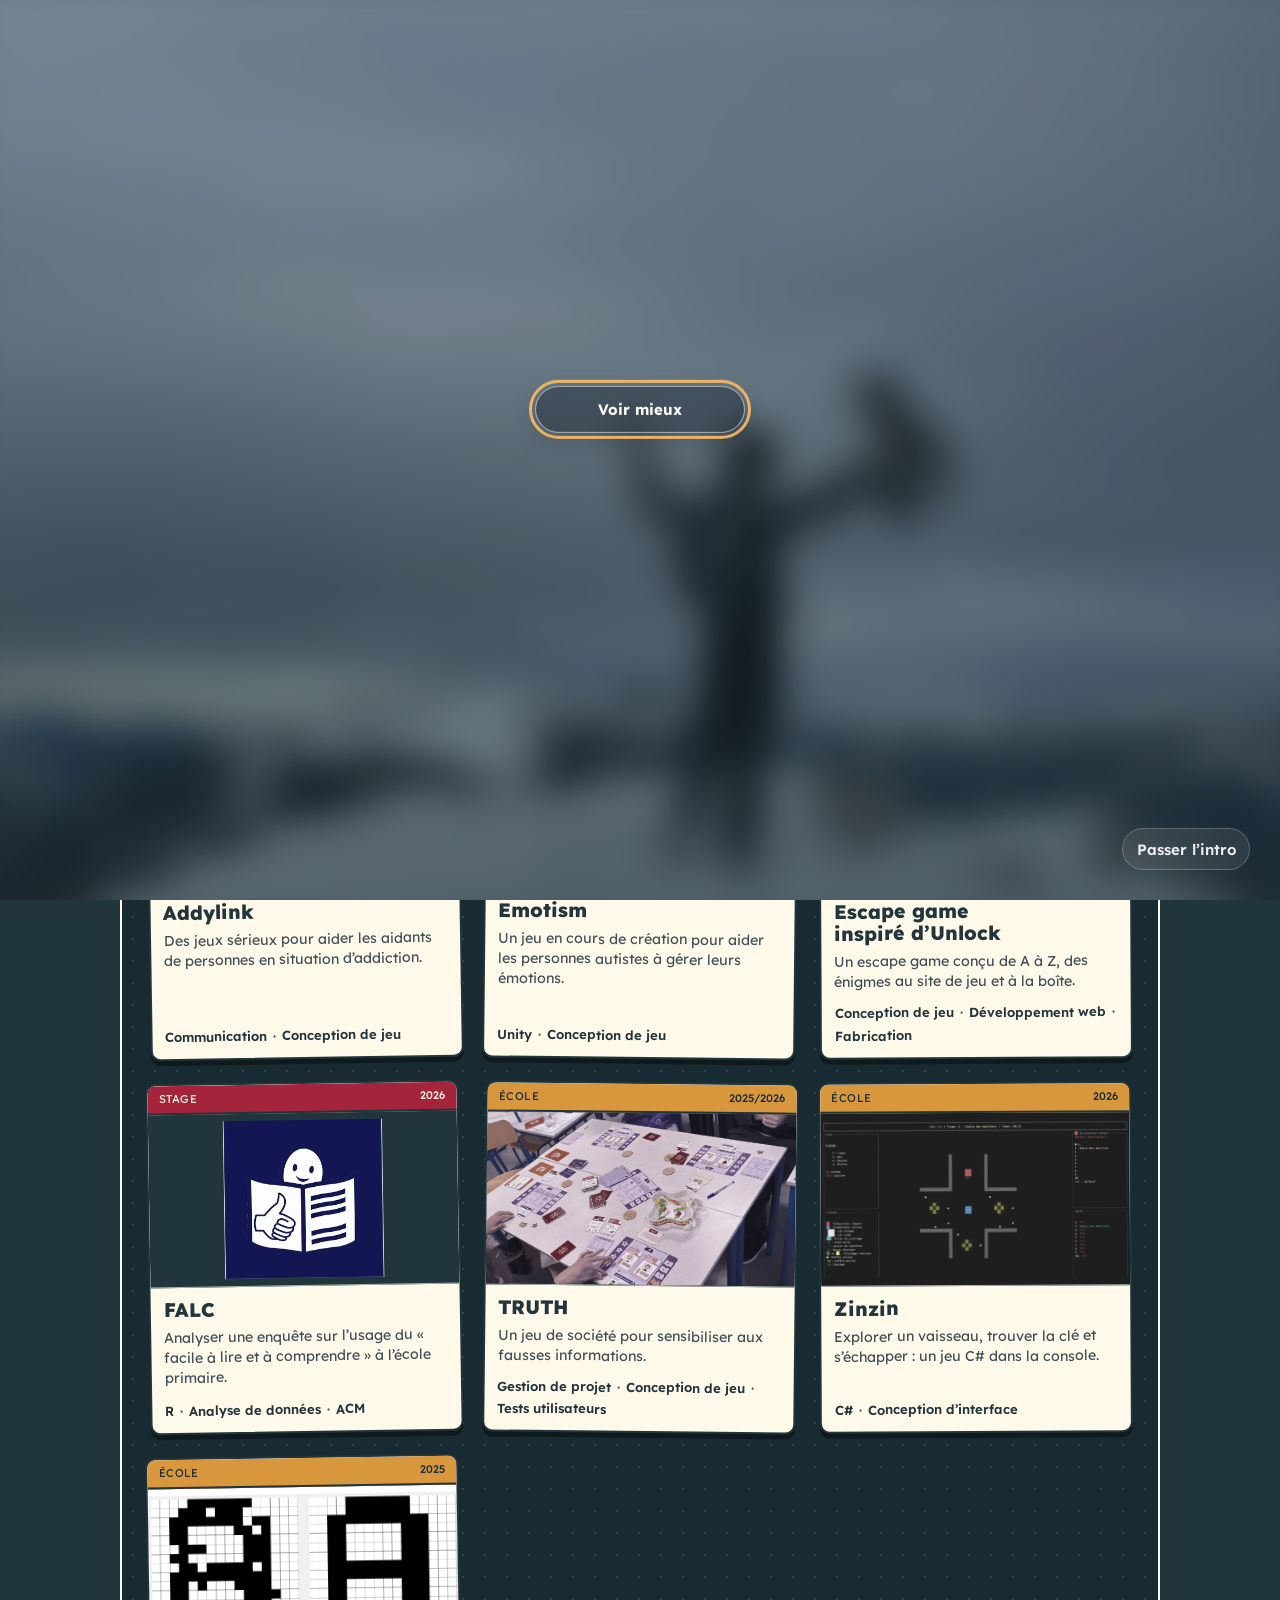
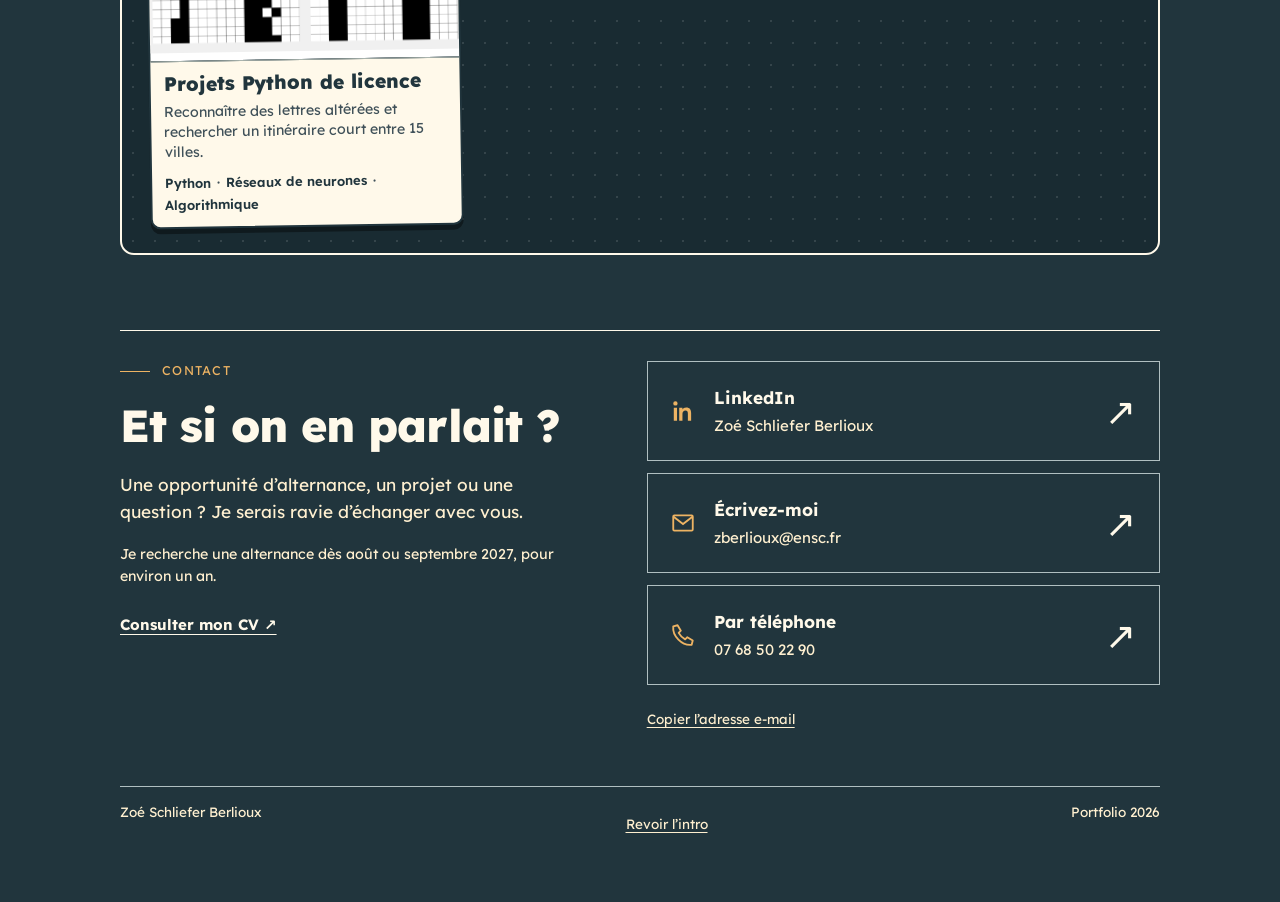
==== index.html @ 96fec5e2 "All" ====
<!doctype html>
<html lang="fr" data-theme="dark">
  <head>
    <meta charset="utf-8" />
    <meta
      name="viewport"
      content="width=device-width,initial-scale=1,viewport-fit=cover"
    />
    <title>Zoé Schliefer Berlioux — Portfolio</title>
    <script>
      try {
        const now = new Date();
        const today = `${now.getFullYear()}-${now.getMonth() + 1}-${now.getDate()}`;
        if (localStorage.getItem("pf-intro-day") === today)
          document.documentElement.dataset.introSeen = "true";
      } catch (_) {}
    </script>
    <link rel="icon" type="image/png" href="assets/images/IconePage.png" />
    <link
      rel="stylesheet"
      href="https://fonts.googleapis.com/css2?family=Lexend:wght@400;600;700;800&display=swap"
    />
    <link rel="stylesheet" href="assets/css/styles.css" />
    <link rel="stylesheet" href="assets/css/intro.css" />

    <link rel="stylesheet" href="assets/css/accessibility.css" />
    <script src="assets/js/accessibility.js"></script>
    <meta
      name="description"
      content="Portfolio de Zoé Schliefer Berlioux, étudiante à l’ENSC. Projets, accessibilité et recherche d’alternance 2027/2028."
    />
    <meta property="og:title" content="Zoé Schliefer Berlioux — Portfolio" />
    <meta
      property="og:description"
      content="Portfolio de Zoé Schliefer Berlioux, étudiante à l’ENSC. Projets, accessibilité et recherche d’alternance 2027/2028."
    />
    <meta property="og:type" content="website" />
    <noscript
      ><style>
        .intro {
          display: none;
        }
        .hero h1::before {
          content: "Heyyy, je suis Zoé !";
        }
      </style></noscript
    >
    <!-- Image relative tant que l'adresse publique du portfolio n'est pas configuree. -->
    <meta property="og:image" content="assets/images/social/accueil.jpg" />
    <meta property="og:image:type" content="image/jpeg" />
    <meta property="og:image:width" content="1200" />
    <meta property="og:image:height" content="630" />
    <meta
      property="og:image:alt"
      content="Accueil du portfolio de Zoé Schliefer Berlioux"
    />
    <meta name="twitter:card" content="summary_large_image" />
    <meta name="twitter:image" content="assets/images/social/accueil.jpg" />
  </head>
  <body>
    <a class="skip-link" href="#top">Aller au contenu</a>
    <div class="intro" id="intro" aria-label="Écran d'accueil du portfolio">
      <div class="intro-shell">
        <div class="intro-main">
          <div class="intro-card" aria-live="polite">
            <p>
              Rendre le monde accessible, c’est dissiper le brouillard pour que
              chacun puisse atteindre le sommet.
            </p>
          </div>
          <div class="intro-stage" id="intro-stage">
            <button class="intro-btn" id="intro-reveal" type="button">
              Voir mieux
            </button>
            <span class="intro-arrow" aria-hidden="true">↓</span>
            <button class="intro-btn" id="intro-continue" type="button" hidden>
              Continuer
            </button>
          </div>
        </div>
        <a class="intro-skip" href="#top" id="intro-skip">Passer l’intro</a>
      </div>
    </div>

    <div class="wrap">
      <div class="top">
        <a class="brand" href="#top">Zoé Schliefer Berlioux</a>
        <button class="menu-toggle" id="menu-toggle" type="button" aria-expanded="false" aria-controls="mobile-navigation" aria-label="Ouvrir le menu">
          <span class="menu-bars" aria-hidden="true"><span></span><span></span><span></span></span>
        </button>
        <div class="navigation-panel" id="mobile-navigation">
        <nav aria-label="Sections">
          <a href="#projets">Projets</a>
          <!-- Page À propos conservée dans a-propos.html pour une reprise ultérieure. -->
          <a href="competences.html">Compétences</a>
          <a href="#contact">Contact</a>
        </nav>
        <details class="comfort" id="comfort">
          <summary>Confort de lecture</summary>
          <div class="panel">
            <button
              class="toggle"
              id="t-theme"
              type="button"
              aria-pressed="false"
            >
              Thème sombre
            </button>
            <button
              class="toggle"
              id="t-big"
              type="button"
              aria-pressed="false"
            >
              Texte plus grand
            </button>
            <button
              class="toggle"
              id="t-calm"
              type="button"
              aria-pressed="false"
            >
              Moins d'animations
            </button>
          </div>
        </details>
        </div>
      </div>

      <main id="main-content">
        <header class="hero" id="top" tabindex="-1">
          <div
            class="profile-photo"
            aria-label="Photo de Zoé Schliefer Berlioux"
          >
            <img
              src="assets/images/photo.png"
              alt="Portrait de Zoé Schliefer Berlioux"
              width="361"
              height="481"
            />
          </div>
          <div class="hero-text">
            <h1 id="greeting" aria-label="Heyyy, je suis Zoé !">
              <span id="greeting-prefix"></span><em id="greeting-name"></em
              ><span id="greeting-end"></span>
            </h1>
            <p class="lead">
              Étudiante en deuxième année à l’<abbr
                title="École nationale supérieure de cognitique"
                >ENSC</abbr
              >, je souhaite concevoir et développer des <strong>outils accessibles</strong>
              pour faciliter le quotidien des personnes en situation de
              handicap, en partant de <strong>leurs besoins</strong>.
            </p>
            <p class="lead alternance">
              Je recherche <strong>une alternance</strong> pour ma troisième année.
              <span class="hero-mobility">Dès août/septembre 2027 · Environ un an.</span>
            </p>
            <div class="cta" aria-label="Découvrir mon parcours">
              <a class="btn primary" href="#projets">Voir mes projets</a>
              <a
                class="btn"
                href="assets/documents/cv.pdf"
                target="_blank"
                rel="noopener"
                aria-label="Consulter mon CV (PDF, nouvel onglet)"
                >Consulter mon CV</a
              >
            </div>
            <div class="social-links">
              <a
                class="linkedin-link"
                href="https://www.linkedin.com/in/zoe-berlioux"
                target="_blank"
                rel="noopener"
              >
                <svg
                  class="linkedin-logo"
                  viewBox="0 0 24 24"
                  aria-hidden="true"
                >
                  <path
                    fill="currentColor"
                    d="M20.45 20.45h-3.56v-5.57c0-1.33-.03-3.04-1.85-3.04-1.85 0-2.14 1.45-2.14 2.95v5.66H9.34V9h3.42v1.56h.05c.48-.9 1.64-1.85 3.37-1.85 3.61 0 4.27 2.38 4.27 5.48v6.26zM5.32 7.43a2.06 2.06 0 1 1 0-4.12 2.06 2.06 0 0 1 0 4.12zM3.54 20.45H7.1V9H3.54v11.45z"
                  />
                </svg>
                <span>LinkedIn</span>
              </a>
              <a
                class="github-link"
                href="https://github.com/zoebelx"
                target="_blank"
                rel="noopener"
              >
                <svg class="github-logo" viewBox="0 0 24 24" aria-hidden="true">
                  <path
                    fill="currentColor"
                    d="M12 .5a12 12 0 0 0-3.79 23.39c.6.11.82-.26.82-.58v-2.04c-3.34.73-4.04-1.61-4.04-1.61-.55-1.39-1.34-1.76-1.34-1.76-1.09-.75.08-.74.08-.74 1.2.09 1.83 1.24 1.83 1.24 1.07 1.83 2.8 1.3 3.48.99.11-.77.42-1.3.76-1.6-2.67-.3-5.47-1.34-5.47-5.95 0-1.31.47-2.38 1.24-3.22-.12-.3-.54-1.52.12-3.17 0 0 1.01-.32 3.3 1.23a11.47 11.47 0 0 1 6 0c2.29-1.55 3.3-1.23 3.3-1.23.66 1.65.24 2.87.12 3.17.77.84 1.24 1.91 1.24 3.22 0 4.62-2.81 5.64-5.49 5.94.43.37.81 1.1.81 2.22v3.29c0 .32.22.69.83.57A12 12 0 0 0 12 .5z"
                  />
                </svg>
                <span>GitHub</span>
              </a>
            </div>
          </div>
        </header>

        <section class="projets" id="projets" aria-labelledby="projets-title">
          <div class="p-head">
            <h2 id="projets-title">Projets</h2>
          </div>
          <div class="project-tools" id="project-tools">
            <div class="mobile-filter-bar">
              <button type="button" id="filters-toggle" aria-expanded="false" aria-controls="project-filter-panel">Filtrer et trier</button>
              <button type="button" class="reset-filters" id="mobile-reset-filters" hidden>Réinitialiser</button>
            </div>
          <div class="project-filters" id="project-filter-panel">
            <div
              class="filters"
              role="group"
              aria-label="Catégorie de projet"
              id="filters"
            ></div>
            <label class="project-sort" for="project-sort"
              >Trier par
              <select id="project-sort">
                <option value="recent">Date · Plus récents</option>
                <option value="oldest">Date · Plus anciens</option>
                <option value="name">Nom · A à Z</option>
              </select>
            </label>
            <button
              class="reset-filters"
              id="reset-filters"
              type="button"
              hidden
            >
              Réinitialiser
            </button>
            <button type="button" id="filters-apply" class="btn primary">Afficher les projets</button>
          </div>
          </div>
          <div class="board">
            <p class="count" id="count" aria-live="polite"></p>
            <ul class="cards" id="cards"></ul>
            <noscript
              ><p>
                Pour les filtres et les démos, activez JavaScript. Les projets
                restent accessibles :
              </p>
              <ul>
                <li><a href="projets/falc.html">FALC</a></li>
                <li>
                  <a href="https://zoebelx.github.io/TRUTH_SiteWeb/">TRUTH</a>
                </li>
                <li><a href="projets/addylink.html">Addylink</a></li>
                <li><a href="projets/zinzin.html">Zinzin</a></li>
                <li><a href="projets/licence.html">Projets de licence</a></li>
                <li><a href="projets/escape.html">Escape game</a></li>
              </ul>
              <p>
                Emotism : projet Unity en cours, en équipe de huit, pour
                accompagner la gestion des émotions des personnes autistes.
              </p></noscript
            >
            <p class="empty-projects" id="empty-projects" hidden>
              Aucun projet ne correspond à ces filtres. Choisis une autre
              catégorie ou réinitialise les filtres.
            </p>
          </div>
        </section>



        <section class="contact" id="contact" aria-labelledby="contact-title">
          <div class="contact-copy">
            <p class="contact-eyebrow">Contact</p>
            <h2 id="contact-title">Et si on en parlait&nbsp;?</h2>
            <p class="contact-intro">Une opportunité d’alternance, un projet ou une question&nbsp;? Je serais ravie d’échanger avec vous.</p>
            <p class="contact-availability">Je recherche une alternance dès août ou septembre 2027, pour environ un an.</p>
            <a class="contact-cv" href="assets/documents/cv.pdf" target="_blank" rel="noopener">Consulter mon CV <span aria-hidden="true">↗</span></a>
          </div>
          <div class="contact-channels">
            <a class="contact-card" href="https://www.linkedin.com/in/zoe-berlioux" target="_blank" rel="noopener noreferrer">
              <svg class="contact-icon" viewBox="0 0 24 24" fill="currentColor" aria-hidden="true"><path d="M5 3a2 2 0 1 0 0 4 2 2 0 0 0 0-4ZM3.5 9h3v12h-3V9Zm5 0h3v1.6c.6-1 1.7-1.9 3.5-1.9 3.2 0 4.5 2 4.5 5.1V21h-3v-6.5c0-1.8-.6-2.9-2.2-2.9-1.7 0-2.8 1.2-2.8 3V21h-3V9Z"/></svg>
              <span class="contact-card-copy"><strong>LinkedIn</strong><span>Zoé Schliefer Berlioux</span></span>
              <span class="contact-arrow" aria-hidden="true">↗</span>
            </a>
            <a class="contact-card" id="email-open" href="mailto:zberlioux@ensc.fr" aria-haspopup="dialog">
              <svg class="contact-icon" viewBox="0 0 24 24" fill="none" stroke="currentColor" stroke-width="1.7" aria-hidden="true"><rect x="3" y="5" width="18" height="14" rx="1"/><path d="m3 6 9 7 9-7"/></svg>
              <span class="contact-card-copy"><strong>Écrivez-moi</strong><span id="addr">zberlioux@ensc.fr</span></span>
              <span class="contact-arrow" aria-hidden="true">↗</span>
            </a>
            <a class="contact-card" href="tel:+33768502290">
              <svg class="contact-icon" viewBox="0 0 24 24" fill="none" stroke="currentColor" stroke-width="1.7" stroke-linejoin="round" aria-hidden="true"><path d="m7 3 3 5-2 2a15 15 0 0 0 6 6l2-2 5 3-1 4C11 22 2 13 3 4l4-1Z"/></svg>
              <span class="contact-card-copy"><strong>Par téléphone</strong><span>07 68 50 22 90</span></span>
              <span class="contact-arrow" aria-hidden="true">↗</span>
            </a>
            <div class="contact-copy-address"><button id="copy" type="button">Copier l’adresse e-mail</button><span class="copied" id="copied" role="status"></span></div>
          </div>
        </section>
      </main>
      <footer>
        <span>Zoé Schliefer Berlioux</span><button type="button" id="intro-replay">Revoir l’intro</button><span>Portfolio 2026</span>
      </footer>
    </div>

    <dialog id="detail" aria-labelledby="d-title">
      <div class="sheet">
        <div class="d-top">
          <span class="mono d-fam" id="d-fam"></span>
          <button
            class="close"
            id="d-close"
            type="button"
            aria-label="Fermer la fiche"
          >
            <svg width="14" height="14" viewBox="0 0 14 14" aria-hidden="true">
              <path
                d="M2 2l10 10M12 2L2 12"
                stroke="currentColor"
                stroke-width="2"
                stroke-linecap="round"
                fill="none"
              />
            </svg>
          </button>
        </div>
        <div class="d-body">
          <div class="d-intro">
            <div class="d-heading">
              <div class="d-title-row">
                <h2 id="d-title"></h2>
                <img id="d-logo" alt="" hidden />
              </div>
              <p id="d-tag"></p>
            </div>
            <figure class="d-art" id="d-art"></figure>
          </div>
          <section class="d-role" aria-labelledby="d-role-title">
            <h3 id="d-role-title">Ma contribution</h3>
            <div id="d-role"></div>
          </section>
          <p class="d-meta" id="d-meta"></p>
          <p class="d-note" id="d-note" hidden></p>
          <div class="d-actions">
          <a
            class="btn primary d-link"
            id="d-link"
            target="_blank"
            rel="noopener"
            hidden
            >Voir le projet</a
          >
          <a class="btn d-link" id="d-secondary-link" target="_blank" rel="noopener noreferrer" hidden></a>
          </div>
        </div>
        <div class="d-nav">
          <button
            type="button"
            id="d-prev"
            aria-label="Projet précédent"
            aria-keyshortcuts="ArrowLeft"
            title="Flèche gauche ou geste horizontal au pavé tactile"
          >
            <span aria-hidden="true">←</span>
          </button>
          <span class="d-position" id="d-position" aria-live="polite"></span>
          <button
            type="button"
            id="d-next"
            aria-label="Projet suivant"
            aria-keyshortcuts="ArrowRight"
            title="Flèche droite ou geste horizontal au pavé tactile"
          >
            <span aria-hidden="true">→</span>
          </button>
        </div>
      </div>
    </dialog>

    <dialog id="email-dialog" aria-labelledby="email-title">
      <form method="dialog"><button class="email-close" aria-label="Fermer">Fermer &times;</button></form>
      <h2 id="email-title">&Eacute;crivez-moi</h2>
      <p>Choisissez votre messagerie : mon adresse sera d&eacute;j&agrave; renseign&eacute;e.</p>
      <p><strong>zberlioux@ensc.fr</strong></p>
      <div class="email-options">
        <a href="https://mail.google.com/mail/?view=cm&amp;fs=1&amp;to=zberlioux%40ensc.fr" target="_blank" rel="noopener noreferrer">Ouvrir Gmail &nearr;</a>
        <a href="https://outlook.live.com/mail/0/deeplink/compose?to=zberlioux%40ensc.fr" target="_blank" rel="noopener noreferrer">Ouvrir Outlook &nearr;</a>
        <a href="mailto:zberlioux@ensc.fr">Utiliser mon application e-mail</a>
      </div>
    </dialog>
    <script src="assets/js/navigation.js"></script>
    <script src="assets/js/main.js"></script>
  </body>
</html>
---- assets/css/styles.css ----
/* Page éditoriale sobre : une présentation personnelle, puis les projets en liste lisible d'un coup d'œil. */
:root {
  --bg: #273e47;
  --surface: #344f58;
  --ink: #fff9ea;
  --muted: #e4d8b4;
  --line: #6c8588;
  --accent: #d8973c;
  --on-accent: #273e47;
  --board: #1f323a;
  --on-fam: #fff9ea;
  --focus-board: #d8c99b;
  --f-ecole: #d8973c;
  --f-perso: #bd632f;
  --f-rech: #a4243b;
  --font-display: "Lexend", "Atkinson Hyperlegible", system-ui, sans-serif;
  --font-body: "Lexend", "Atkinson Hyperlegible", system-ui, sans-serif;
  --font-mono: "Lexend", system-ui, sans-serif;
  color-scheme: dark;
}
:root[data-theme="light"] {
  --bg: #d8c99b;
  --surface: #fff9ea;
  --ink: #273e47;
  --muted: #52656a;
  --line: #c9b982;
  --accent: #a4243b;
  --on-accent: #ffffff;
  --board: #273e47;
  --on-fam: #fff9ea;
  --focus-board: #d8973c;
  --f-ecole: #d8973c;
  --f-perso: #bd632f;
  --f-rech: #a4243b;
  color-scheme: light;
}
html.grand {
  font-size: 112.5%;
}
html {
  font-size: 93.75%;
  scroll-behavior: smooth;
}
html.calme {
  scroll-behavior: auto;
}

*,
*::before,
*::after {
  box-sizing: border-box;
}
body {
  background: var(--bg);
  color: var(--ink);
  font-family: var(--font-body);
  font-size: 1rem;
  line-height: 1.55;
  padding-inline: 16px;
  padding-block: 0 48px;
}
body.intro-open {
  overflow: hidden;
}
.wrap {
  max-width: 1040px;
  margin-inline: auto;
}
button {
  font: inherit;
  color: inherit;
}
a {
  color: inherit;
}
:focus-visible {
  outline: 3px solid var(--accent);
  outline-offset: 3px;
}
section[id],
header[id] {
  scroll-margin-top: 1rem;
}
.mono {
  font-family: var(--font-mono);
  font-size: 0.78rem;
  letter-spacing: 0.08em;
  text-transform: uppercase;
  color: var(--muted);
}

/* barre du haut */
.top {
  position: relative;
  z-index: 10;
  display: flex;
  flex-wrap: wrap;
  align-items: center;
  justify-content: space-between;
  gap: 0.75rem 1.5rem;
  padding-block: 1.1rem;
  border-bottom: 1px solid var(--line);
}
.brand {
  font-family: var(--font-display);
  font-weight: 800;
  font-size: 1.2rem;
  text-decoration: none;
  letter-spacing: -0.01em;
}
.top nav {
  display: flex;
  gap: 1.4rem;
  flex-wrap: wrap;
}
.top nav a {
  text-decoration: none;
  font-size: 0.95rem;
  padding-block: 0.3rem;
  border-bottom: 2px solid transparent;
}
.top nav a:hover {
  border-color: var(--accent);
}
.comfort {
  position: relative;
}
.comfort summary {
  list-style: none;
  cursor: pointer;
  border: 1.5px solid var(--ink);
  border-radius: 4px;
  padding: 0.4rem 0.8rem;
  font-size: 0.9rem;
  min-height: 2.4rem;
  display: flex;
  align-items: center;
}
.comfort summary::-webkit-details-marker {
  display: none;
}
.comfort[open] summary {
  background: var(--ink);
  color: var(--bg);
}
.panel {
  position: absolute;
  right: 0;
  top: calc(100% + 0.5rem);
  z-index: 5;
  background: var(--surface);
  border: 1.5px solid var(--ink);
  border-radius: 4px;
  padding: 0.75rem;
  display: flex;
  flex-direction: column;
  gap: 0.5rem;
  min-width: 15rem;
  box-shadow: 0 12px 30px rgba(0, 0, 0, 0.18);
}
.toggle {
  text-align: left;
  border: 1.5px solid var(--line);
  background: transparent;
  border-radius: 4px;
  padding: 0.5rem 0.8rem;
  cursor: pointer;
  min-height: 2.5rem;
  display: flex;
  justify-content: space-between;
  align-items: center;
  gap: 1rem;
  font-size: 0.95rem;
}
.toggle::after {
  content: "Non";
  font-family: var(--font-mono);
  font-size: 0.78rem;
  color: var(--muted);
}
.toggle[aria-pressed="true"] {
  border-color: var(--accent);
}
.toggle[aria-pressed="true"]::after {
  content: "Oui";
  color: var(--accent);
  font-weight: 500;
}

/* ambition */
.hero {
  display: grid;
  grid-template-columns: minmax(170px, 220px) minmax(0, 1fr);
  gap: clamp(2rem, 6vw, 5rem);
  align-items: center;
  margin-top: 1.5rem;
  padding: clamp(1.5rem, 3vw, 2.5rem);
  border-radius: 24px;
  background: var(--surface);
  color: var(--ink);
  box-shadow: 0 12px 0 rgba(39, 62, 71, 0.12);
}
.hero-text {
  display: flex;
  flex-direction: column;
  gap: 0.8rem;
  min-width: 0;
}
.hero h1 {
  font-size: clamp(1.8rem, 3.4vw, 2.65rem);
}
.hero .lead {
  font-size: clamp(1rem, 1.5vw, 1.05rem);
  line-height: 1.5;
}
.hero .alternance {
  padding: 0;
  margin-block: 0.3rem;
}
.hero-mobility {
  display: block;
  font-size: 0.9em;
  color: var(--muted);
  margin-top: 0.4rem;
}
.hero-missions {
  margin: 0;
  font-size: 0.95rem;
  font-weight: 600;
  line-height: 1.5;
}
.hero-missions span {
  color: var(--accent);
  margin-inline: 0.3rem;
}
.hero abbr {
  text-decoration: none;
  cursor: help;
}
h1 {
  font-family: var(--font-display);
  font-weight: 800;
  margin: 0;
  font-size: clamp(2rem, 4vw, 3rem);
  line-height: 1.03;
  letter-spacing: -0.025em;
  max-width: 17ch;
  text-wrap: balance;
}
h1 em {
  font-style: normal;
  color: var(--accent);
}
.lead strong {
  color: var(--accent);
  font-weight: 700;
}
.lead {
  font-size: clamp(1rem, 1.7vw, 1.15rem);
  margin: 0;
  max-width: 65ch;
  color: var(--ink);
}
.conds {
  list-style: none;
  margin: 0;
  padding: 0;
  display: flex;
  flex-wrap: wrap;
  gap: 0.5rem;
}
.conds li {
  border: 1.5px solid var(--ink);
  border-radius: 999px;
  padding: 0.2rem 0.85rem;
  font-size: 0.95rem;
}
.cta {
  display: flex;
  flex-wrap: wrap;
  gap: 0.7rem;
  margin-top: 0.4rem;
}
.btn {
  display: inline-flex;
  align-items: center;
  justify-content: center;
  min-height: 2.8rem;
  padding: 0.5rem 1.3rem;
  border-radius: 4px;
  border: 1.5px solid var(--ink);
  background: transparent;
  color: var(--ink);
  font-weight: 700;
  text-decoration: none;
  cursor: pointer;
  font-size: 0.98rem;
}
.btn:hover {
  background: var(--ink);
  color: var(--bg);
}
.btn.primary {
  background: var(--accent);
  border-color: var(--accent);
  color: var(--on-accent);
}
.btn.primary:hover {
  background: var(--ink);
  border-color: var(--ink);
  color: var(--bg);
}
.hero-art {
  width: min(300px, 100%);
}
.hero-art svg,
.g svg,
.d-art svg {
  display: block;
  width: 100%;
  height: auto;
}
.profile-photo {
  position: relative;
  width: 220px;
  height: 220px;
  border-radius: 50%;
  overflow: hidden;
  background: #d8c99b;
  display: grid;
  place-items: center;
  justify-self: center;
  box-shadow: 0 14px 20px rgba(39, 62, 71, 0.24);
}
.profile-photo::after {
  content: none;
}
.profile-photo img {
  position: absolute;
  z-index: 1;
  width: 110%;
  max-width: none;
  height: auto;
  left: -5%;
  top: -30%;
  display: block;
}
.profile-photo .photo-placeholder {
  padding: 1.5rem;
  text-align: center;
  color: var(--on-accent);
  font-family: var(--font-display);
  font-weight: 800;
  font-size: 1.1rem;
}
.linkedin-link {
  display: inline-flex;
  align-items: center;
  gap: 0.45rem;
  width: max-content;
  color: var(--ink);
  font-weight: 600;
  text-decoration: none;
}
.linkedin-link:hover {
  color: var(--accent);
  text-decoration: underline;
}
.linkedin-logo {
  width: 1.7rem;
  height: 1.7rem;
}
.github-link {
  display: inline-flex;
  align-items: center;
  gap: 0.45rem;
  width: max-content;
  color: var(--ink);
  font-weight: 600;
  text-decoration: none;
  margin-left: 0.9rem;
}
.github-link:hover {
  color: var(--accent);
  text-decoration: underline;
}
.github-logo {
  width: 1.7rem;
  height: 1.7rem;
}
.social-links {
  display: flex;
  align-items: center;
  gap: 1.1rem;
  flex-wrap: wrap;
}
.github-link {
  margin-left: 0;
}
.keywords {
  display: flex;
  flex-wrap: wrap;
  gap: 0.55rem;
}
.keywords span {
  padding: 0.35rem 0.75rem;
  border: 1px solid var(--accent);
  border-radius: 999px;
  background: color-mix(in srgb, var(--accent) 22%, var(--surface));
  color: var(--ink);
  font-size: 0.88rem;
  font-weight: 700;
}
.hobbies {
  margin-top: clamp(3rem, 7vw, 5rem);
  padding: clamp(1.5rem, 4vw, 3rem);
  background: var(--surface);
  color: var(--ink);
  border: 1px solid var(--line);
  border-radius: 24px;
}
.hobbies h2 {
  font-family: var(--font-display);
  font-size: clamp(1.8rem, 4vw, 2.6rem);
  margin: 0 0 0.7rem;
}
.hobbies-intro {
  max-width: 60ch;
  color: var(--ink);
}
.hobby-cards {
  display: grid;
  grid-template-columns: repeat(2, minmax(0, 1fr));
  gap: 1rem;
  margin-top: 1.5rem;
}
.hobby-cards article {
  padding: 1.2rem;
  background: color-mix(in srgb, var(--surface) 72%, var(--bg));
  border: 1px solid var(--line);
  border-radius: 14px;
}
.hobby-icon {
  font-size: 1.8rem;
  color: var(--accent);
}
.hobby-cards h3 {
  margin: 0.5rem 0 0.3rem;
  font-family: var(--font-display);
}
.hobby-cards p {
  margin: 0;
  color: var(--muted);
}
@keyframes photo-float {
  0%,
  100% {
    transform: translateY(0);
  }
  50% {
    transform: translateY(-6px);
  }
}

/* repères */
.vise {
  display: grid;
  grid-template-columns: repeat(3, minmax(0, 1fr));
  gap: 1.4rem;
}
.vise > div {
  background: var(--surface);
  border: 2px solid var(--ink);
  border-radius: 10px;
  overflow: hidden;
  box-shadow: 0 5px 0 rgba(0, 0, 0, 0.2);
  display: flex;
  flex-direction: column;
  min-width: 0;
}
.vise .mono {
  margin: 0;
  background: var(--accent);
  color: var(--on-accent);
  padding: 0.4rem 0.95rem;
  border-bottom: 2px solid var(--ink);
  display: flex;
  justify-content: space-between;
  align-items: center;
}
.vise .mono::after {
  content: "";
  width: 0.55rem;
  height: 0.55rem;
  background: currentColor;
  transform: rotate(45deg);
}
.vise .big {
  margin: 0;
  padding: 1rem 1.1rem 0.4rem;
  font-family: var(--font-display);
  font-weight: 800;
  font-size: clamp(1.2rem, 2.2vw, 1.45rem);
  line-height: 1.2;
  text-wrap: balance;
}
.vise .small {
  margin: 0;
  padding: 0 1.1rem 1.15rem;
  color: var(--muted);
  font-size: 0.98rem;
}

/* projets */
.projets {
  padding-top: clamp(3rem, 7vw, 5rem);
  display: flex;
  flex-direction: column;
  gap: 1.2rem;
}
.p-head {
  display: flex;
  flex-wrap: wrap;
  gap: 1rem 2rem;
  align-items: end;
  justify-content: space-between;
}
.p-head h2,
.contact h2 {
  font-family: var(--font-display);
  font-weight: 800;
  margin: 0;
  font-size: clamp(1.8rem, 4vw, 2.6rem);
  letter-spacing: -0.02em;
  line-height: 1.05;
}
.filters {
  display: flex;
  flex-wrap: wrap;
  gap: 0.45rem;
}
.chip {
  border: 1.5px solid var(--line);
  background: transparent;
  border-radius: 999px;
  padding: 0.3rem 0.9rem;
  cursor: pointer;
  min-height: 2.4rem;
  font-size: 0.92rem;
}
.chip:hover {
  border-color: var(--ink);
}
.chip[aria-pressed="true"] {
  background: var(--ink);
  border-color: var(--ink);
  color: var(--bg);
}
.board {
  background-color: var(--board);
  border: 2px solid var(--ink);
  border-radius: 14px;
  padding: clamp(1rem, 3vw, 1.75rem);
  background-image: radial-gradient(
    color-mix(in srgb, #fff 12%, transparent) 1.2px,
    transparent 1.3px
  );
  background-size: 22px 22px;
  display: flex;
  flex-direction: column;
  gap: 1.2rem;
}
.board .count {
  margin: 0;
  color: var(--ink);
  font-size: 0.92rem;
}
.board :focus-visible {
  outline-color: var(--focus-board);
}
.cards {
  list-style: none;
  margin: 0;
  padding: 0;
  display: grid;
  gap: 1.5rem;
  grid-template-columns: repeat(3, minmax(0, 1fr));
  grid-auto-rows: auto;
}
.cards > li {
  min-width: 0;
}
.card {
  --tilt: 0deg;
  --ink: #21353d;
  --muted: #405159;
  --surface: #fff9ea;
  --line: #aab4ae;
  display: flex;
  flex-direction: column;
  height: 100%;
  width: 100%;
  text-align: left;
  cursor: pointer;
  background: var(--surface);
  color: var(--ink);
  border: 2px solid var(--ink);
  border-radius: 10px;
  overflow: hidden;
  padding: 0;
  box-shadow: 0 5px 0 rgba(0, 0, 0, 0.4);
  transform: rotate(var(--tilt));
  transition:
    transform 0.18s ease,
    box-shadow 0.18s ease;
}
.cards > li:nth-child(3n + 1) .card {
  --tilt: -0.9deg;
}
.cards > li:nth-child(3n + 2) .card {
  --tilt: 0.6deg;
}
.cards > li:nth-child(3n) .card {
  --tilt: -0.3deg;
}
.card:hover,
.card:focus-visible {
  transform: rotate(0) translateY(-5px);
  box-shadow: 0 10px 0 rgba(0, 0, 0, 0.4);
}
.card .band {
  display: flex;
  justify-content: space-between;
  align-items: center;
  gap: 0.6rem;
  width: 100%;
  min-height: 1.9rem;
  background: var(--fam);
  color: var(--on-fam);
  padding: 0.2rem 0.75rem;
  border-bottom: 1px solid var(--line);
  flex: none;
  font-family: var(--font-mono);
  font-size: 0.7rem;
  letter-spacing: 0.04em;
  text-transform: uppercase;
}
.card .band .date {
  font-size: 0.67rem;
  letter-spacing: 0;
  font-weight: 500;
  white-space: nowrap;
  color: inherit;
}
.card .band::after {
  display: none;
}
.card .tile {
  display: block;
  background: var(--bg);
  height: 125px;
  flex: none;
  border-bottom: 1px solid var(--line);
  overflow: hidden;
}
.card .tile img {
  display: block;
  width: 100%;
  height: 125px;
  object-fit: cover;
  filter: saturate(0.45);
  transition: filter 0.25s ease;
}
.card:hover .tile img,
.card:focus-visible .tile img {
  filter: saturate(1);
}
@media (prefers-reduced-motion: reduce) {
  .card .tile img {
    transition: none;
  }
}
html.calme .card .tile img {
  transition: none;
}
.card .tile img[src$="emotism-logo.png"] {
  object-fit: contain;
  padding: 1rem;
  background: var(--board);
}
.tile svg {
  display: block;
  width: 100%;
  max-width: 150px;
  height: auto;
  margin-inline: auto;
}
.card .t {
  display: block;
  font-family: var(--font-display);
  font-weight: 800;
  font-size: 1.3rem;
  line-height: 1.15;
  padding: 0.7rem 0.85rem 0.5rem;
  text-wrap: balance;
}
.card .a {
  display: block;
  color: var(--muted);
  font-size: 0.95rem;
  line-height: 1.4;
  padding: 0 0.85rem 0.75rem;
}

/* fiche projet */
#detail {
  --accent: var(--fam);
  --on-accent: var(--on-fam);
  --detail-text-accent: color-mix(in srgb, var(--fam) 55%, var(--ink));
}
#detail .facts strong,
#detail .contribution-box li::marker {
  color: var(--detail-text-accent);
}
#detail :focus-visible {
  outline-color: var(--detail-text-accent);
}
#detail .tags li {
  border-color: color-mix(in srgb, var(--fam) 65%, var(--line));
}
#detail .d-nav button:hover {
  background: var(--fam);
  border-color: var(--fam);
  color: var(--on-fam);
}
dialog {
  border: 0;
  padding: 0;
  background: transparent;
  color: var(--ink);
  width: min(620px, calc(100% - 32px));
  max-height: calc(100% - 32px);
  margin: auto;
  overflow: visible;
}
dialog::backdrop {
  background: rgba(6, 12, 22, 0.7);
}
.sheet {
  background: var(--surface);
  border: 2.5px solid var(--ink);
  border-radius: 14px;
  max-height: calc(100vh - 32px);
  overflow-y: auto;
  animation: deal 0.4s cubic-bezier(0.2, 0.8, 0.3, 1);
}
@keyframes deal {
  from {
    transform: perspective(900px) rotateY(75deg) translateY(14px);
    opacity: 0;
  }
  to {
    transform: none;
    opacity: 1;
  }
}
.d-top {
  display: flex;
  justify-content: space-between;
  align-items: center;
  gap: 1rem;
  min-height: 2.8rem;
  padding: 0.3rem 0.7rem 0.3rem 1.1rem;
  background: var(--fam);
  color: var(--on-fam);
  border-bottom: 1px solid var(--line);
  flex-shrink: 0;
}
.d-top .close {
  width: 2rem;
  height: 2rem;
}
.d-top .mono {
  color: inherit;
}
.close {
  color: inherit;
  border: 1.5px solid currentColor;
  background: transparent;
  border-radius: 4px;
  width: 2.4rem;
  height: 2.4rem;
  cursor: pointer;
  display: grid;
  place-items: center;
  flex: none;
}
.close:hover {
  background: var(--on-fam);
  color: var(--fam);
}
.d-art {
  background: var(--bg);
  border-radius: 6px;
  overflow: hidden;
}
.d-art .glyph {
  max-width: 160px;
  margin-inline: auto;
}
.d-art img {
  display: block;
  width: 100%;
  height: 170px;
  object-fit: cover;
  object-position: center;
}
.d-body {
  padding: 1.4rem 1.4rem 1rem;
  display: flex;
  flex-direction: column;
  gap: 1rem;
}
.d-body h2 {
  font-family: var(--font-display);
  font-weight: 800;
  font-size: clamp(1.7rem, 5vw, 2.2rem);
  line-height: 1.08;
  margin: 0;
  letter-spacing: -0.015em;
  text-wrap: balance;
}
.d-body p {
  margin: 0;
  font-size: 1.1rem;
  color: var(--muted);
}
.facts {
  margin: 0;
  padding-left: 1.15rem;
  display: flex;
  flex-direction: column;
  gap: 0.45rem;
}
.tags {
  list-style: none;
  margin: 0;
  padding: 0;
  display: flex;
  flex-wrap: wrap;
  gap: 0.45rem;
}
.tags li {
  border: 1.5px solid var(--line);
  border-radius: 999px;
  padding: 0.12rem 0.7rem;
  font-size: 0.88rem;
}
.d-nav {
  display: flex;
  justify-content: space-between;
  gap: 0.75rem;
  flex-wrap: wrap;
  padding: 0.9rem 1.4rem 1.4rem;
}
.d-nav button {
  border: 1.5px solid var(--ink);
  background: transparent;
  border-radius: 4px;
  padding: 0.45rem 1rem;
  cursor: pointer;
  min-height: 2.5rem;
}
.d-nav button:hover {
  background: var(--ink);
  color: var(--surface);
}
.d-link {
  align-self: flex-start;
}

/* contact */
.contact {
  margin-top: clamp(3rem, 7vw, 5rem);
  border-top: 1.5px solid var(--ink);
  padding-top: 2rem;
  display: grid;
  grid-template-columns: minmax(0, 1fr) minmax(0, 1.1fr);
  gap: clamp(1.5rem, 5vw, 4rem);
  align-items: start;
}
.contact-copy { min-width: 0; }
.contact-eyebrow {
  display: flex;
  align-items: center;
  gap: 0.8rem;
  color: var(--accent);
  font-family: var(--font-mono);
  text-transform: uppercase;
  letter-spacing: 0.1em;
  font-size: 0.85rem;
  margin: 0 0 1.3rem;
}
.contact-eyebrow::before { content: ""; width: 2rem; height: 1px; background: currentColor; }
.contact-copy h2 { margin-bottom: 1.4rem; font-size: clamp(2rem, 4vw, 3rem); line-height: 1.12; }
.contact-availability { color: var(--muted); font-size: 0.95rem; margin-block: 1.2rem; }
.contact-cv { display: inline-block; padding-block: 0.5rem; font-weight: bold; text-underline-offset: 0.25em; }
.contact-channels { display: grid; gap: 0.8rem; min-width: 0; }
.contact-card {
  display: grid;
  grid-template-columns: 26px minmax(0, 1fr) auto;
  gap: 1.2rem;
  align-items: center;
  min-height: 100px;
  padding: 1.3rem 1.5rem;
  border: 1px solid var(--line);
  color: var(--ink);
  text-decoration: none;
}
.contact-card:hover { background: var(--surface); border-color: var(--accent); }
#email-dialog {
  width: min(32rem, calc(100% - 2rem));
  max-height: calc(100dvh - 2rem);
  overflow: auto;
  padding: 1.5rem;
  border: 1px solid var(--line);
  border-radius: 18px;
  background: var(--surface);
  color: var(--ink);
}
#email-dialog::backdrop { background: #0009; }
#email-dialog h2 { clear: both; padding-top: 1rem; }
.email-close { float: right; background: transparent; border: 0; cursor: pointer; min-height: 44px; }
.email-options { display: grid; gap: 0.75rem; }
.email-options a { padding: 0.8rem 1rem; border: 1px solid var(--line); border-radius: 8px; text-decoration: none; }
.email-options a:hover { border-color: var(--accent); color: var(--accent); }
.contact-icon { width: 26px; height: 26px; color: var(--accent); }
.contact-card-copy { display: grid; gap: 0.2rem; min-width: 0; }
.contact-card-copy strong { font-size: 1.15rem; }
.contact-card-copy > span { color: var(--muted); overflow-wrap: anywhere; }
.contact-arrow { font-size: 2.5rem; line-height: 1; }
.contact-copy-address { display: flex; flex-wrap: wrap; gap: 0.5rem 1rem; align-items: center; }
.contact-copy-address button { border: 0; background: none; padding: 0.5rem 0; text-decoration: underline; text-underline-offset: 0.25em; cursor: pointer; font-size: 0.9rem; color: var(--muted); min-height: 44px; }
@media (max-width: 700px) {
  .contact { grid-template-columns: 1fr; gap: 1.5rem; }
  .contact-card { padding: 1.1rem; gap: 0.9rem; min-height: 92px; }
  .contact-arrow { font-size: 2rem; }
}
.contact-row {
  display: flex;
  flex-wrap: wrap;
  gap: 1.2rem 2.5rem;
  align-items: center;
  justify-content: space-between;
}
.mail {
  display: flex;
  flex-wrap: wrap;
  align-items: center;
  gap: 0.5rem 1rem;
  min-width: 0;
}
.addr {
  font-family: var(--font-display);
  font-weight: 600;
  font-size: clamp(1.2rem, 3vw, 1.7rem);
  overflow-wrap: anywhere;
  user-select: all;
}
.copied {
  font-size: 0.9rem;
  color: var(--muted);
}
.links {
  display: flex;
  flex-wrap: wrap;
  gap: 0.7rem;
}
.contact-intro {
  margin: 0;
  max-width: 65ch;
  font-size: 1.15rem;
  color: var(--muted);
}
footer {
  margin-top: 3rem;
  padding-top: 1rem;
  border-top: 1px solid var(--line);
  color: var(--muted);
  font-size: 0.9rem;
  display: flex;
  justify-content: space-between;
  gap: 1rem;
  flex-wrap: wrap;
}

html.calme .sheet,
html.calme .card {
  animation: none;
  transition: none;
}
html.calme .card:hover,
html.calme .card:focus-visible {
  transform: rotate(0);
}
@media (prefers-reduced-motion: reduce) {
  .sheet {
    animation: none;
  }
  .card {
    transition: none;
  }
}
@media (max-width: 760px) {
  .hero {
    grid-template-columns: minmax(0, 1fr);
    justify-items: center;
    gap: 1rem;
    margin-top: 1rem;
    padding: 1.25rem;
  }
  .hero .profile-photo {
    width: 112px;
    height: 112px;
  }
  .hero-text {
    width: 100%;
    gap: 0.65rem;
  }
  .hero .lead { font-size: 1rem; }
  .hero .cta { gap: 0.5rem; }
  .hero .cta .btn {
    flex: 1 1 8rem;
    padding-inline: 0.65rem;
    font-size: 0.9rem;
  }
  .hobby-cards {
    grid-template-columns: minmax(0, 1fr);
  }
  .vise {
    grid-template-columns: minmax(0, 1fr);
  }
}
@media (max-width: 520px) {
  .panel {
    right: auto;
    left: 0;
  }
}

/* Presentation et actions principales */
.hero .social-links {
  font-size: 0.9rem;
  gap: 1rem;
}
.hero .social-links a {
  color: var(--muted);
  font-weight: 400;
}
.hero .social-links a:hover {
  color: var(--ink);
}
.hero .social-links svg {
  width: 1.3rem;
  height: 1.3rem;
}
.hero .cta {
  margin-top: 0;
}
.facts strong {
  color: var(--accent);
}

/* Animation du portrait uniquement au survol avec une souris. */
html:not(.calme) .profile-photo:hover {
  animation: photo-float 1.8s ease-in-out infinite;
}
.profile-photo img {
  transition: transform 0.3s ease;
}
html:not(.calme) .profile-photo:hover img {
  transform: scale(1.04);
}
@media (prefers-reduced-motion: reduce) {
  html:not(.calme) .profile-photo:hover {
    animation: none;
  }
  .profile-photo img {
    transition: none;
  }
  html:not(.calme) .profile-photo:hover img {
    transform: none;
  }
}

/* Filtres croises et competences des projets */
.reset-filters {
  font: inherit;
  background: transparent;
  color: var(--ink);
  border: 0;
  text-decoration: underline;
  text-underline-offset: 0.2em;
  cursor: pointer;
  min-height: 2.75rem;
}
.card-skills {
  display: flex;
  flex-wrap: wrap;
  gap: 0.3rem;
  padding: 0 0.85rem 0.75rem;
  margin-top: auto;
}
.card-skills span {
  font-size: 0.875rem;
  line-height: 1.5;
  font-weight: 600;
  border: 1px solid var(--line);
  border-radius: 4px;
  padding: 0.15rem 0.45rem;
  color: var(--ink);
}
html .board .card-skills span {
  border: 0;
  border-radius: 0;
  padding: 0;
}
.card-skills span:not(:last-child)::after {
  content: "·";
  margin-left: 0.4rem;
  color: var(--muted);
}
.card-skills { gap: 0.2rem 0.4rem; }
@media (max-width: 1024px) {
  .cards { grid-template-columns: repeat(2, minmax(0, 1fr)); }
}
@media (max-width: 600px) {
  .cards { grid-template-columns: minmax(0, 1fr); }
  .card .tile img { filter: none; }
}
.empty-projects {
  color: #fff9ea;
  max-width: 55ch;
  margin: 0;
}

.project-filters {
  display: flex;
  align-items: center;
  flex-wrap: wrap;
  gap: 0.6rem 1rem;
  margin-top: 1rem;
}
.project-sort {
  display: flex;
  align-items: center;
  gap: 0.5rem;
  font-size: 0.85rem;
  margin-left: auto;
}
.project-sort select {
  font: inherit;
  background: var(--surface);
  color: var(--ink);
  border: 1px solid var(--line);
  border-radius: 6px;
  padding: 0.4rem 0.6rem;
  min-height: 2.25rem;
  max-width: 100%;
  cursor: pointer;
}
@media (max-width: 600px) {
  .project-sort {
    margin-left: 0;
  }
}
.project-filters .chip {
  min-height: 2.25rem;
  font-size: 0.85rem;
  padding: 0.25rem 0.75rem;
}
.skills-picker {
  position: relative;
}
.skills-picker summary {
  cursor: pointer;
  list-style: none;
  border: 1px solid var(--line);
  border-radius: 6px;
  padding: 0.4rem 0.8rem;
  font-size: 0.85rem;
  min-height: 2.25rem;
  display: flex;
  align-items: center;
  gap: 0.6rem;
}
.skills-picker summary::-webkit-details-marker {
  display: none;
}
.skills-picker summary::after {
  content: "+";
  font-size: 1.1em;
}
.skills-picker[open] summary::after {
  content: "−";
}
.skills-picker summary[data-active="true"] {
  border-color: var(--accent);
  color: var(--accent);
}
.skill-filters {
  position: absolute;
  top: calc(100% + 0.5rem);
  right: 0;
  z-index: 5;
  width: min(360px, calc(100vw - 3rem));
  padding: 0.8rem;
  background: var(--surface);
  border: 1px solid var(--line);
  border-radius: 10px;
  box-shadow: 0 10px 25px rgba(0, 0, 0, 0.25);
}
.skill-filters .chip {
  border-radius: 5px;
}
.skill-filters .chip[aria-pressed="true"] {
  background: var(--accent);
  border-color: var(--accent);
  color: var(--on-accent);
}
.project-filters .reset-filters {
  font-size: 0.8rem;
  min-height: 2.25rem;
  padding: 0;
}
@media (max-width: 600px) {
  .skills-picker {
    position: static;
  }
  .project-filters {
    position: relative;
  }
  .skill-filters {
    left: 0;
    right: auto;
    top: 100%;
  }
}

.skill-hint {
  flex-basis: 100%;
  margin: 0 0 0.3rem;
  font-size: 0.8rem;
  color: var(--muted);
  line-height: 1.4;
}

/* Fiches projets : le texte precede les visuels. */
.d-intro {
  display: flex;
  flex-direction: column;
  gap: 1rem;
}
.d-heading {
  display: flex;
  flex-direction: column;
  gap: 0.65rem;
  min-width: 0;
}
.detail-logo .d-intro {
  display: grid;
  grid-template-columns: minmax(0, 1fr) 88px;
  align-items: start;
  gap: 1rem;
}
.detail-logo .d-art {
  width: 88px;
  height: 88px;
}
.detail-logo .d-art img {
  width: 100%;
  height: 100%;
  object-fit: contain;
}
.detail-no-image .d-art {
  display: none;
}
@media (max-width: 420px) {
  .detail-logo .d-intro {
    grid-template-columns: minmax(0, 1fr) 64px;
    gap: 0.65rem;
  }
  .detail-logo .d-art {
    width: 64px;
    height: 64px;
  }
  .d-art img {
    height: 140px;
  }
}

/* FALC : une seule mise en avant, pour la contribution personnelle. */
.detail-compact .d-top {
  padding: 0.3rem 0.7rem 0.3rem 1.1rem;
}
.detail-compact .close {
  width: 2rem;
  height: 2rem;
}
.detail-compact .facts {
  list-style: none;
  padding: 0;
  gap: 0.9rem;
}
.detail-compact .contribution-box {
  padding: 0.85rem 1rem;
  background: color-mix(in srgb, var(--accent) 8%, var(--surface));
  border: 1px solid color-mix(in srgb, var(--accent) 35%, var(--surface));
  border-left: 3px solid var(--accent);
  border-radius: 8px;
}
.contribution-box > strong {
  display: block;
  margin-bottom: 0.4rem;
}
.contribution-box ul {
  margin: 0;
  padding-left: 1.2rem;
  display: grid;
  gap: 0.3rem;
}
.contribution-box li::marker {
  color: var(--accent);
}

.d-body .work-label {
  display: block;
  font-size: 0.9rem;
  font-weight: 700;
  color: var(--ink);
  margin: 0 0 0.3rem;
}
.d-body .collective-deliverable {
  margin-top: 0.75rem;
  padding-top: 0.65rem;
  border-top: 1px solid var(--line);
  font-size: 1rem;
  color: var(--ink);
}

.detail-game .d-art img {
  height: 140px;
}

.detail-game .contribution-box {
  padding: 0.65rem 0.85rem;
}
.d-body .compact-work-line {
  font-size: 1rem;
  color: var(--ink);
  margin: 0.3rem 0 0;
}
.work-inline-label {
  font-weight: 700;
}
#d-link[hidden] {
  display: none !important;
}
/* Compact project controls on phones and tablets. */
.mobile-filter-bar, #filters-apply { display: none; }
@media (max-width: 1024px) {
  .project-tools.filters-enhanced .mobile-filter-bar { display: flex; flex-wrap: wrap; align-items: center; gap: 0.6rem 1rem; margin-bottom: 1rem; }
  #filters-toggle { min-height: 44px; padding: 0.55rem 0.9rem; border: 1px solid var(--line); border-radius: 6px; background: var(--surface); color: var(--ink); cursor: pointer; font: inherit; font-size: 0.9rem; }
  #filters-toggle::after { content: "+"; margin-left: 0.8rem; }
  #filters-toggle[aria-expanded="true"]::after { content: "\2212"; }
  .project-tools.filters-enhanced:not(.filters-open) .project-filters { display: none; }
  .project-tools.filters-enhanced .project-filters { padding: 1rem; background: var(--surface); border: 1px solid var(--line); border-radius: 10px; margin-bottom: 1rem; }
  .project-tools.filters-enhanced #reset-filters { display: none; }
  .project-tools.filters-enhanced #filters-apply { display: inline-flex; width: 100%; margin-top: 0.4rem; }
  .project-tools .skills-picker, .project-tools .project-sort { width: 100%; }
  .project-tools .skills-picker summary { width: fit-content; }
  .project-tools .skill-filters { position: static; width: 100%; margin-top: 0.6rem; box-shadow: none; }
  .project-tools .project-sort { justify-content: space-between; }
  #mobile-reset-filters { font-size: 0.85rem; }
}
/* Phone and tablet navigation, including reading settings. */
.navigation-panel { display: contents; }
.menu-toggle { display: none; }
@media (max-width: 1024px) {
  .top.nav-ready { gap: 0.6rem; padding-block: 0.8rem; }
  .top.nav-ready .brand { flex: 1; min-width: 0; font-size: 1.05rem; }
  .top.nav-ready .menu-toggle { display: grid; place-items: center; flex: 0 0 44px; width: 44px; height: 44px; padding: 0; background: transparent; color: var(--ink); border: 1px solid var(--line); border-radius: 6px; cursor: pointer; }
  .menu-bars { display: grid; gap: 5px; width: 20px; }
  .menu-bars > span { display: block; height: 2px; background: currentColor; }
  .top.nav-ready .navigation-panel { display: none; flex: 1 0 100%; padding: 0.8rem 0 0.3rem; border-top: 1px solid var(--line); }
  .top.nav-ready.menu-open .navigation-panel { display: flex; flex-direction: column; gap: 0.75rem; }
  .top.nav-ready nav { flex-direction: column; gap: 0.25rem; }
  .top.nav-ready nav a { display: flex; align-items: center; min-height: 44px; }
  .top.nav-ready .comfort summary { width: fit-content; min-height: 44px; }
  .top.nav-ready .comfort .panel { position: static; min-width: 0; width: 100%; margin-top: 0.6rem; box-shadow: none; }
}
/* Thumbnails: show the complete FALC symbol and the two Python grids. */
.card[data-id="falc"] .tile img { object-fit: contain; padding: 0.5rem; }
.card[data-id="licence"] .tile img { object-fit: contain; background: #fff; }
.card[data-id="zinzin"] .tile img { object-position: center; }
@media (max-width: 1024px) {
  body { padding-inline: 8px; }
  .board { padding: 0.7rem; border-width: 1px; background-size: 18px 18px; gap: 0.8rem; }
  .board .cards { gap: 1.15rem; }
  .card .t { font-size: 1.25rem; }
}
@media (max-width: 600px) {
  .contact { margin-top: 2rem; padding-top: 1.4rem; gap: 1rem; }
  .contact-channels { gap: 0.45rem; }
  .contact-card { min-height: 64px; padding: 0.65rem 0.8rem; gap: 0.7rem; grid-template-columns: 20px minmax(0, 1fr) auto; }
  .contact-icon { width: 20px; height: 20px; }
  .contact-card-copy { gap: 0.1rem; }
  .contact-card-copy strong { font-size: 1rem; }
  .contact-card-copy > span { font-size: 0.85rem; }
  .contact-arrow { font-size: 1.5rem; }
  .contact-eyebrow { margin-bottom: 0.6rem; }
  .contact-copy h2 { margin-bottom: 0.8rem; font-size: 1.8rem; }
  .contact-availability { margin-block: 0.8rem; }
}
/* More room for the work samples, while retaining the playing-card layout. */
.card .tile { height: auto; aspect-ratio: 16 / 9; }
.card .tile > img { height: 100%; }
.card[data-id="zinzin"] .tile > img { object-fit: contain; background: #1e1e1e; }
.card .tile-cards { display: flex; justify-content: center; align-items: center; gap: 1rem; height: 100%; padding: 0.7rem; background: #40394f; }
.card .tile-cards img { width: auto; height: 100%; max-width: 42%; object-fit: contain; filter: none; box-shadow: 0 2px 5px #0004; }
.card .tile-cards img:first-child { transform: rotate(-7deg); }
.card .tile-cards img:last-child { transform: rotate(6deg); }
.card .band { font-size: 0.75rem; }
.card .band .date { font-size: 0.73rem; }
@media (min-width: 761px) and (max-width: 1024px) {
  .hero { grid-template-columns: 160px minmax(0, 1fr); gap: 2rem; padding: 1.5rem; }
  .hero .profile-photo { width: 160px; height: 160px; }
}
@media (min-width: 601px) and (max-width: 1024px) {
  body { padding-inline: 16px; }
  .board { padding: 1rem; }
  .top.nav-ready .brand { font-size: 1.2rem; }
}
@media (max-width: 1024px) {
  .card .tile img { filter: none; }
}
/* Project previews: a short overview before the full project page. */
#detail.detail-preview { width: min(560px, calc(100% - 24px)); }
#detail.detail-preview .sheet { border-width: 1px; border-radius: 12px; }
#detail.detail-preview .d-top { min-height: 44px; padding: 0.2rem 0.6rem 0.2rem 1.3rem; border-bottom: 0; }
#detail.detail-preview .close { width: 36px; height: 36px; border: 0; }
#detail.detail-preview .d-body { padding: 1.4rem; gap: 1.25rem; }
#detail.detail-preview .d-intro { display: flex; flex-direction: column; gap: 1rem; }
#detail.detail-preview .d-heading h2 { font-size: clamp(1.5rem, 4vw, 1.85rem); line-height: 1.2; }
#detail.detail-preview #d-tag { margin-top: 0.55rem; font-size: 1rem; line-height: 1.55; color: var(--muted); }
#detail.detail-preview .d-art { background: none; border-radius: 6px; }
#detail.detail-preview .d-art img { height: 125px; width: 100%; object-fit: cover; }
#detail.detail-preview[data-project="falc"] .d-art img,
#detail.detail-preview[data-project="emotism"] .d-art img { height: 80px; object-fit: contain; }
#detail.detail-preview[data-project="zinzin"] .d-art img,
#detail.detail-preview[data-project="licence"] .d-art img { object-fit: contain; }
#detail.detail-preview .d-role h3 { margin: 0 0 0.5rem; font-size: 1rem; font-weight: 600; }
#detail.detail-preview .d-role p { color: var(--ink); font-size: 1rem; line-height: 1.65; }
#detail.detail-preview .d-meta { font-size: 0.85rem; line-height: 1.6; color: var(--muted); }
#detail.detail-preview .d-note { font-size: 0.9rem; line-height: 1.6; color: var(--muted); }
#detail.detail-preview .d-note[hidden] { display: none; }
#detail.detail-preview .d-link { margin-top: 0.1rem; }
#detail.detail-preview .d-nav { align-items: center; flex-wrap: nowrap; padding: 0 1.4rem 1rem; gap: 1rem; }
#detail.detail-preview .d-nav button { flex: 0 0 44px; width: 44px; min-height: 44px; padding: 0; border: 0; border-radius: 50%; font-size: 1.3rem; color: var(--muted); }
#detail.detail-preview .d-nav button:hover { background: var(--bg); color: var(--ink); }
#detail.detail-preview .d-nav button:disabled { opacity: 0.3; cursor: default; }
#detail.detail-preview .d-position { color: var(--muted); font-size: 0.8rem; }
@media (max-width: 420px) {
  #detail.detail-preview .d-body { padding: 1.1rem; gap: 1rem; }
  #detail.detail-preview .d-nav { padding-inline: 1.1rem; }
  #detail.detail-preview .d-art img { height: 105px; }
}
/* Project-specific media within the shared preview layout. */
#detail.detail-preview .d-title-row { display: flex; align-items: center; justify-content: space-between; gap: 1rem; }
#detail.detail-preview #d-logo { flex: 0 0 48px; width: 48px; height: 48px; object-fit: contain; border-radius: 4px; }
#detail.detail-preview #d-logo[hidden],
#detail.detail-preview .d-art[hidden],
#detail.detail-preview #d-secondary-link[hidden] { display: none; }
#detail.detail-preview .d-art { position: relative; margin: 0; }
#detail.detail-preview .d-art a { display: block; }
#detail.detail-preview .d-art figcaption { position: absolute; left: 0.5rem; bottom: 0.5rem; padding: 0.15rem 0.4rem; border-radius: 3px; font-size: 0.75rem; line-height: 1.4; background: #21353ded; color: #fff9ea; pointer-events: none; }
#detail.detail-preview .d-role p + p { margin-top: 0.65rem; }
#detail.detail-preview .d-role strong { font-weight: 600; }
#detail.detail-preview .d-art[data-mode="portrait"] img { height: 190px; width: auto; max-width: 100%; margin-inline: auto; object-fit: contain; }
#detail.detail-preview .d-art[data-mode="scene"] { background: #1e1e1e; }
#detail.detail-preview .d-art[data-mode="scene"] img { height: 190px; width: 100%; object-fit: contain; }
#detail.detail-preview .d-art[data-mode="screenshot"] img { width: 100%; height: auto; max-height: 210px; object-fit: contain; }
#detail.detail-preview .d-secondary-link { align-self: flex-start; font-size: 0.9rem; line-height: 1.5; padding-block: 0.35rem; text-underline-offset: 0.25em; }
@media (max-width: 420px) {
  #detail.detail-preview .d-art[data-mode="portrait"] img,
  #detail.detail-preview .d-art[data-mode="scene"] img { height: 165px; }
}
/* The portrait game card sits beside the contribution text. */
#detail.detail-preview[data-project="escape"] .d-body { display: grid; grid-template-columns: minmax(0, 1fr) 110px; align-items: start; gap: 1.25rem; }
#detail.detail-preview[data-project="escape"] .d-intro { display: contents; }
#detail.detail-preview[data-project="escape"] .d-heading { display: contents; }
#detail.detail-preview[data-project="escape"] .d-title-row { grid-column: 1 / -1; }
#detail.detail-preview[data-project="escape"] #d-tag { grid-column: 1; grid-row: 2; margin-top: 0; }
#detail.detail-preview[data-project="escape"] .d-art { grid-column: 2; grid-row: 2 / 4; align-self: start; }
#detail.detail-preview[data-project="escape"] .d-art[data-mode="portrait"] img { width: 100%; height: auto; max-height: 210px; }
#detail.detail-preview[data-project="escape"] .d-role { grid-column: 1; grid-row: 3; }
#detail.detail-preview[data-project="escape"] .d-meta,
#detail.detail-preview[data-project="escape"] .d-link { grid-column: 1 / -1; justify-self: start; }
@media (max-width: 420px) {
  #detail.detail-preview[data-project="escape"] .d-body { grid-template-columns: minmax(0, 1fr) 78px; gap: 1rem; }
}
/* Group the two Python actions with distinct colours. */
#detail.detail-preview .d-actions { display: flex; align-items: stretch; gap: 0.75rem; flex-wrap: wrap; }
#detail.detail-preview .d-actions .d-link { margin-top: 0; align-self: auto; }
#detail.detail-preview #d-secondary-link { background: var(--ink); color: var(--bg); border-color: var(--ink); }
#detail.detail-preview #d-secondary-link:hover { background: var(--bg); color: var(--ink); }
#detail.detail-preview[data-project="escape"] .d-actions { grid-column: 1 / -1; }
#detail.detail-preview[data-project="licence"] .d-actions { display: grid; grid-template-columns: 1fr 1.4fr; gap: 0.65rem; }
#detail.detail-preview[data-project="licence"] .d-actions .btn { min-width: 0; padding-inline: 0.75rem; font-size: 0.9rem; line-height: 1.4; text-align: center; }
#intro-replay { font: inherit; color: var(--muted); padding: 0.5rem; border: 0; background: none; text-decoration: underline; text-underline-offset: 0.25em; cursor: pointer; min-height: 44px; }
#intro-replay:hover { color: var(--ink); }
.intro-skip[hidden] { display: none; }
---- assets/css/intro.css ----
/* ---------- intro ---------- */
.intro {
  position: fixed;
  inset: 0;
  z-index: 50;
  overflow: hidden;
  background: #273e47;
  color: #fff9ea;
  display: grid;
  place-items: stretch;
  transition:
    opacity 0.7s ease,
    transform 0.7s ease;
}
.intro::before {
  content: "";
  position: absolute;
  inset: 0;
  background:
    linear-gradient(180deg, rgba(39, 62, 71, 0.35), rgba(39, 62, 71, 0.56)),
    url("../images/montagne.JPEG") center center / cover no-repeat;
  filter: blur(18px) saturate(0.9) brightness(0.86);
  transform: scale(1.06);
  transition:
    filter 0.7s ease,
    transform 0.7s ease;
}
.intro.reveal::before {
  filter: blur(0) saturate(1) brightness(0.88);
  transform: scale(1);
}
.intro.done {
  opacity: 0;
  pointer-events: none;
  transform: translateY(-1.5rem);
}
.intro-shell {
  position: relative;
  z-index: 1;
  display: flex;
  flex-direction: column;
  justify-content: space-between;
  min-height: 100vh;
  padding: clamp(1rem, 3vw, 2rem);
}
.intro-main {
  position: relative;
  min-height: 0;
  flex: 1;
}
.intro-card {
  position: absolute;
  left: 0;
  top: 0;
  width: fit-content;
  max-width: min(30ch, 100%);
  font-size: clamp(1.5rem, 3vw, 2.75rem);
  overflow-wrap: anywhere;
  border-radius: 22px;
  background: rgba(255, 255, 255, 0.18);
  border: 1px solid rgba(255, 255, 255, 0.12);
  padding: clamp(1rem, 2vw, 1.4rem);
  box-shadow: 0 18px 45px rgba(0, 0, 0, 0.15);
  backdrop-filter: blur(8px);
  -webkit-backdrop-filter: blur(8px);
  opacity: 0;
  transform: translateY(1rem);
  transition:
    opacity 0.55s ease,
    transform 0.55s ease;
}
.intro-card p {
  margin: 0;
  font-family: var(--font-display);
  font-weight: 800;
  font-size: inherit;
  line-height: 1.2;
  letter-spacing: -0.02em;
  text-wrap: balance;
}
.intro-stage {
  position: absolute;
  top: 50%;
  left: 50%;
  display: flex;
  flex-direction: column;
  align-items: center;
  gap: 1rem;
  transform: translate(-50%, -50%);
  transition:
    opacity 0.45s ease,
    transform 0.45s ease;
}
.intro.reveal .intro-card {
  opacity: 1;
  transform: translateY(0);
}
.intro.reveal .intro-stage {
  top: auto;
  bottom: 1rem;
  transform: translateX(-50%);
}
.intro-btn {
  border: 1.5px solid rgba(255, 255, 255, 0.55);
  background: rgba(9, 16, 30, 0.35);
  color: #fff;
  border-radius: 999px;
  min-height: 3.15rem;
  padding: 0.65rem 1.5rem;
  font-size: 1rem;
  font-weight: 700;
  cursor: pointer;
  min-width: 210px;
  box-shadow: 0 10px 28px rgba(0, 0, 0, 0.18);
  backdrop-filter: blur(8px);
}
.intro-btn:hover {
  background: rgba(9, 16, 30, 0.55);
}
.intro-arrow {
  visibility: hidden;
  font-size: 1.6rem;
  line-height: 1;
  color: rgba(255, 255, 255, 0.92);
  animation: bounce 1.6s infinite ease-in-out;
}
.intro.reveal .intro-arrow {
  visibility: visible;
}
.intro-skip {
  align-self: end;
  justify-self: end;
  text-decoration: none;
  color: rgba(255, 255, 255, 0.9);
  font-weight: 600;
  background: rgba(255, 255, 255, 0.08);
  border: 1px solid rgba(255, 255, 255, 0.22);
  padding: 0.55rem 0.9rem;
  border-radius: 999px;
  backdrop-filter: blur(8px);
}
.intro-skip:hover {
  background: rgba(255, 255, 255, 0.16);
}
@keyframes bounce {
  0%,
  100% {
    transform: translateY(0);
  }
  50% {
    transform: translateY(6px);
  }
}
@media (max-width: 760px) {
  .intro.reveal .intro-stage {
    bottom: 0.5rem;
  }
  .intro-skip {
    position: static;
    justify-self: start;
  }
}

.intro[hidden],
html[data-intro-seen="true"] .intro {
  display: none;
}
---- assets/css/accessibility.css ----
/* Shared preferences load after project palettes, preserving their default identity. */
:root {
  --on-ecole: #273e47;
  --on-perso: #101010;
  --on-rech: #fff9ea;
}
.company-fit {
  font-size: 1rem;
  max-width: 65ch;
}
.company-fit strong {
  color: var(--accent);
}
.skip-link {
  position: fixed;
  left: 1rem;
  top: 1rem;
  z-index: 1000;
  transform: translateY(-180%);
  background: var(--ink);
  color: var(--bg);
  padding: 0.7rem 1rem;
  border-radius: 6px;
}
.skip-link:focus {
  transform: none;
}
.project-comfort-bar {
  display: flex;
  justify-content: space-between;
  align-items: center;
  flex-wrap: wrap;
  gap: 0.75rem;
  margin-bottom: 2rem;
  position: relative;
  z-index: 8;
}
.project-comfort-bar .back-link {
  margin-bottom: 0;
}
.project-comfort-bar .comfort {
  position: static;
}
.project-comfort-bar .panel {
  width: min(20rem, calc(100vw - 2rem));
  z-index: 15;
}
.comfort summary:focus-visible {
  outline: 3px solid var(--accent);
  outline-offset: 3px;
}
.toggle[aria-pressed="true"]::after {
  content: "✓";
  margin-left: 0.6rem;
  font-weight: 700;
}
html body .game-table-modal,
html body .game-lightbox,
html body .demo-card-zoom {
  color: #f0f6f2;
  --ink: #f0f6f2;
  --muted: #d5e9e9;
  --accent: #9ceaf0;
  --on-accent: #102d34;
  --surface: #294f5a;
  --bg: #203f48;
}
html.calme *,
html.calme *::before,
html.calme *::after {
  animation: none !important;
  transition: none !important;
  scroll-behavior: auto !important;
}
html.calme .reveal-item {
  opacity: 1 !important;
  transform: none !important;
}
html[data-theme="light"] body[data-project]:not(.addylink-theme):not([data-project="escape"]) {
  --bg: #f1eadf;
  --surface: #fff8ee;
  --ink: #25333c;
  --muted: #465562;
  --line: #687c89;
  --accent: #235a92;
  --on-accent: #fff;
  background: var(--bg);
  color-scheme: light;
}
html[data-theme="light"] body[data-project="licence"] {
  --accent: #165bc5;
}
html[data-theme="dark"] body[data-project="licence"] {
  --bg: #222a36;
  --surface: #303b4c;
  --ink: #fff8ed;
  --muted: #d5deeb;
  --line: #94a8c4;
  --accent: #91bcff;
  --on-accent: #182a44;
  background: var(--bg);
  color-scheme: dark;
}
html[data-theme="light"] body.addylink-theme {
  --bg: #d2e5e5;
  --surface: #e8f2ef;
  --ink: #163b46;
  --muted: #365962;
  --line: #64848b;
  --accent: #006c7e;
  --on-accent: #fff;
  background: var(--bg);
  color-scheme: light;
}
html[data-theme="light"] .association-page .project-heading,
html[data-theme="light"] .journey-nav,
html[data-theme="light"] .play-cards > li,
html[data-theme="light"] .association-role {
  background: var(--surface);
  color: var(--ink);
}
html[data-theme="light"]
  .association-page
  .project-heading
  :is(h1, .project-subtitle) {
  color: var(--ink);
}
html[data-theme="light"] .association-state {
  color: var(--muted);
}
html[data-theme="light"] .association-roles > div {
  background: var(--surface);
  border-color: var(--line);
  color: var(--ink);
}
html[data-theme="light"] .association-roles :is(h3, p),
html[data-theme="light"] .future-outside strong {
  color: var(--ink);
}
html[data-theme="light"] .game-caption {
  background: var(--surface);
  color: var(--ink);
}
html[data-theme="light"] .play-foot {
  color: var(--ink);
}
html[data-theme="light"] body[data-project="zinzin"] .z-route-nav {
  background: var(--bg);
}
/* La carte conserve son rendu console ; les commandes suivent le theme clair. */
html[data-theme="light"] body[data-project="zinzin"]
  :is(dialog.zinzin-dialog, .zinzin-demo, .z-score-dialog) {
  background: var(--surface);
  color: var(--ink);
  border-color: var(--line);
  color-scheme: light;
}
html[data-theme="light"] body[data-project="zinzin"] .mission-header {
  background: var(--bg);
  color: var(--ink);
}
html[data-theme="light"] body[data-project="zinzin"] .zinzin-layout aside {
  background: var(--bg);
  color: var(--ink);
}
html[data-theme="light"] body[data-project="zinzin"] .zinzin-demo .method-note {
  color: var(--muted);
}
html[data-theme="light"] body[data-project="zinzin"] .zinzin-demo .btn:disabled {
  opacity: 1;
  color: var(--muted);
  background: var(--bg);
  border-color: var(--line);
}
html[data-theme="light"]
  body[data-project="zinzin"]
  .z-discovery-grid
  .project-eyebrow {
  color: var(--accent);
}
/* Shared high-contrast palette for both themes. */
:root {
  --bg: #21353d;
  --surface: #2d4650;
  --ink: #fff9ea;
  --muted: #fff0d0;
  --line: #b0bfc1;
  --accent: #edb363;
  --on-accent: #21353d;
  --board: #192b32;
  --focus-board: #fff9ea;
  --f-ecole: #d8973c;
  --f-perso: #bd632f;
  --f-rech: #a4243b;
  --on-ecole: #182d36;
  --on-perso: #101010;
  --on-rech: #fff9ea;
}
:root[data-theme="light"] {
  --bg: #e3d6be;
  --surface: #fff9ea;
  --ink: #152f3a;
  --muted: #293f49;
  --line: #526b75;
  --accent: #8b2540;
  --on-accent: #fff;
  --board: #e3d6be;
  --focus-board: #152f3a;
  color-scheme: light;
}
html body[data-project],
html body.addylink-theme {
  --line: #b0bfc1;
  --ink: #fff9ea;
  --muted: #f0e7db;
}
html[data-theme="light"] body[data-project],
html[data-theme="light"] body.addylink-theme {
  --line: #526b75;
  --ink: #152f3a;
  --muted: #293f49;
}
html .board .count {
  color: var(--ink);
}
html .tags li,
html .card-skills span {
  border-width: 2px;
}
html .card .band {
  border-bottom: 2px solid var(--ink);
}
html #detail .facts strong {
  color: var(--ink);
  text-decoration: underline;
  text-underline-offset: 0.2em;
}
html:not([data-theme="light"]) #detail {
  --detail-text-accent: color-mix(in srgb, var(--fam) 35%, var(--ink));
}
html[data-theme="light"] #detail {
  --detail-text-accent: color-mix(in srgb, var(--fam) 65%, var(--ink));
}
body {
  overflow-wrap: break-word;
}
img {
  max-width: 100%;
}
button,
a,
summary,
input,
select {
  touch-action: manipulation;
}
@media (max-width: 600px) {
  .panel {
    max-width: calc(100vw - 2rem);
  }
  .d-nav button {
    flex: 1;
  }
  .project-filters {
    gap: 0.6rem;
  }
  .project-sort {
    flex-wrap: wrap;
  }
  .project-comfort-bar {
    justify-content: space-between;
    font-size: 0.85rem;
  }
  .project-comfort-bar .panel {
    left: 0;
    right: auto;
  }
}
@media (prefers-reduced-motion: reduce) {
  html {
    scroll-behavior: auto;
  }
  *,
  *::before,
  *::after {
    animation: none !important;
    transition: none !important;
  }
  .reveal-item {
    opacity: 1 !important;
    transform: none !important;
  }
}
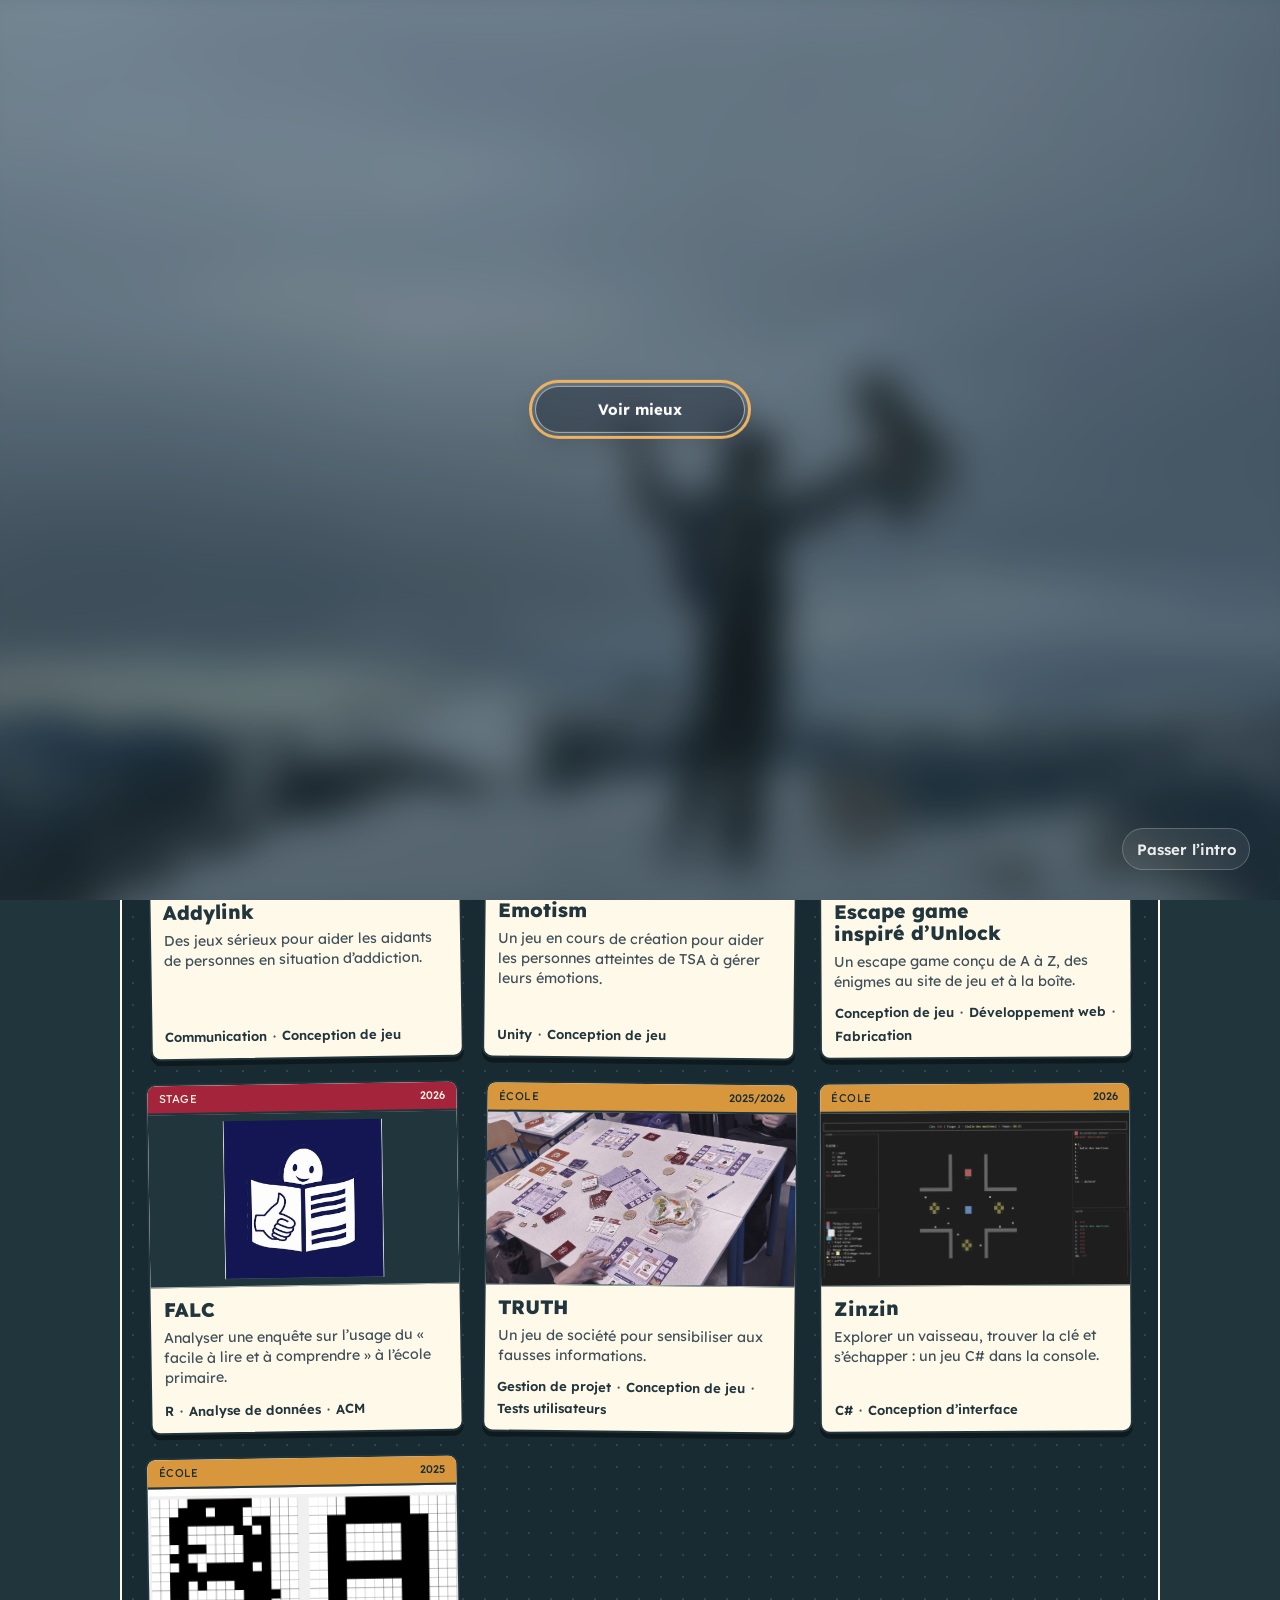
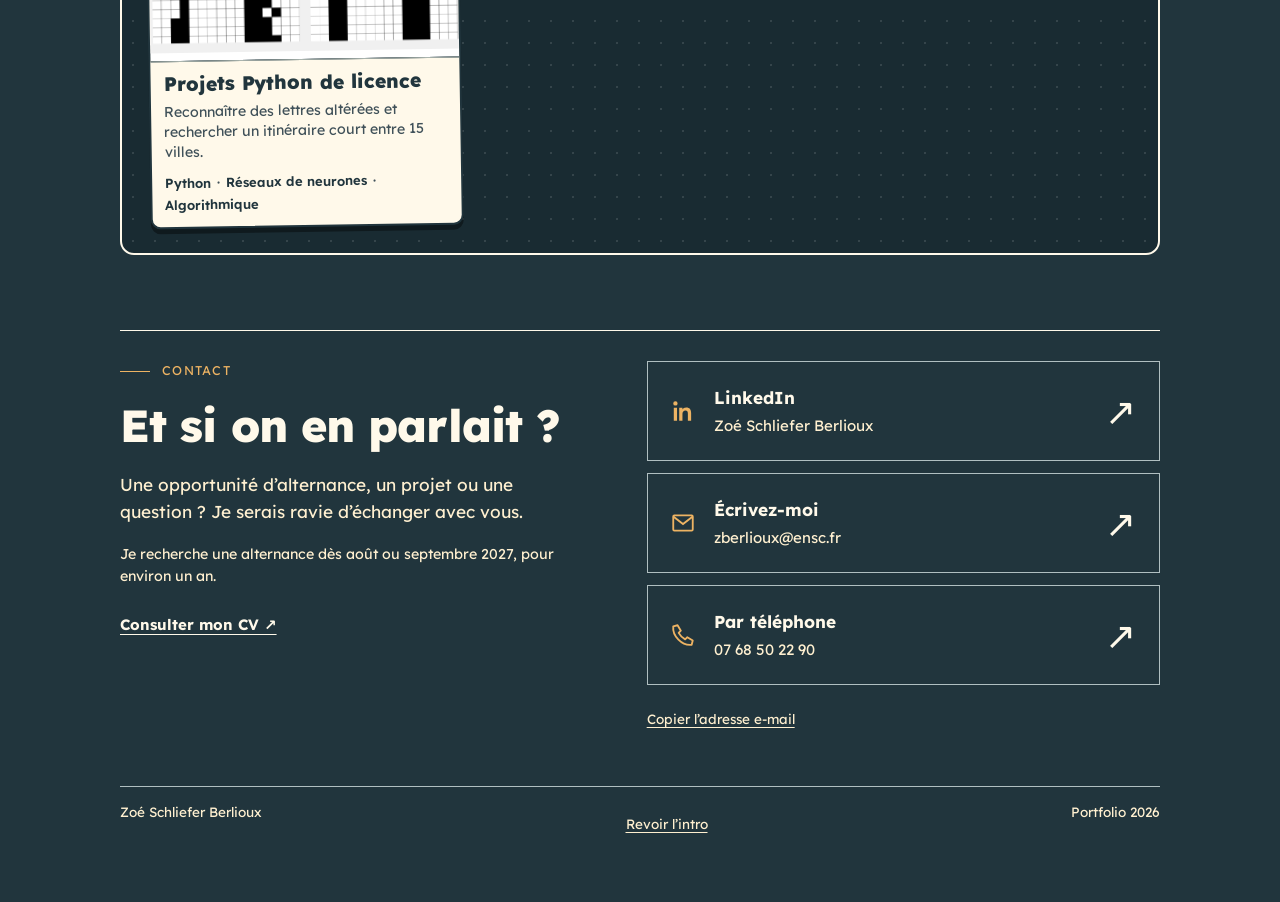
==== commit dc2cf087: "Rajout des apercus" ====
--- a/index.html
+++ b/index.html
@@ -46,7 +46,7 @@
       </style></noscript
     >
     <!-- Image relative tant que l'adresse publique du portfolio n'est pas configuree. -->
-    <meta property="og:image" content="assets/images/social/accueil.jpg" />
+    <meta property="og:image" content="assets/images/social/accueil.jpg?v=20261112" />
     <meta property="og:image:type" content="image/jpeg" />
     <meta property="og:image:width" content="1200" />
     <meta property="og:image:height" content="630" />
@@ -55,7 +55,7 @@
       content="Accueil du portfolio de Zoé Schliefer Berlioux"
     />
     <meta name="twitter:card" content="summary_large_image" />
-    <meta name="twitter:image" content="assets/images/social/accueil.jpg" />
+    <meta name="twitter:image" content="assets/images/social/accueil.jpg?v=20261112" />
   </head>
   <body>
     <a class="skip-link" href="#top">Aller au contenu</a>
@@ -260,7 +260,7 @@
               </ul>
               <p>
                 Emotism : projet Unity en cours, en équipe de huit, pour
-                accompagner la gestion des émotions des personnes autistes.
+                accompagner la gestion des émotions des personnes atteintes de TSA.
               </p></noscript
             >
             <p class="empty-projects" id="empty-projects" hidden>
